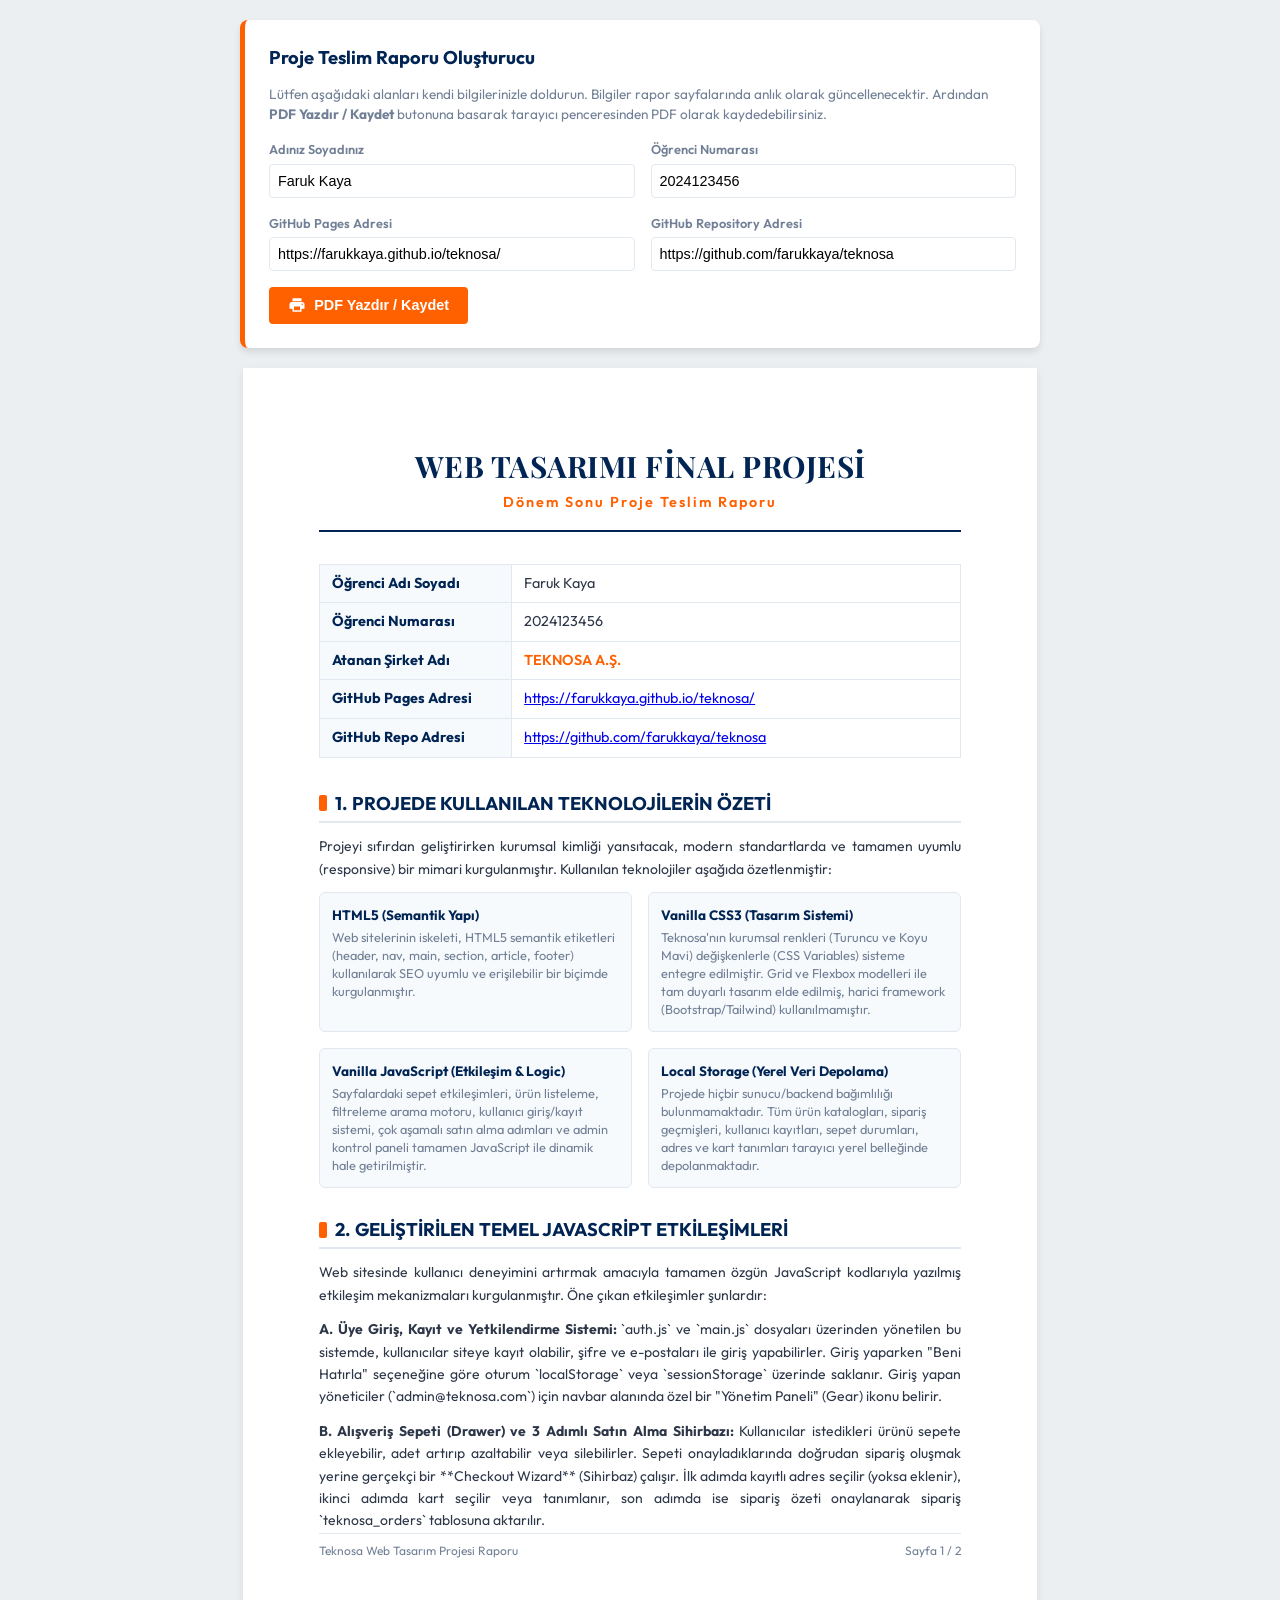
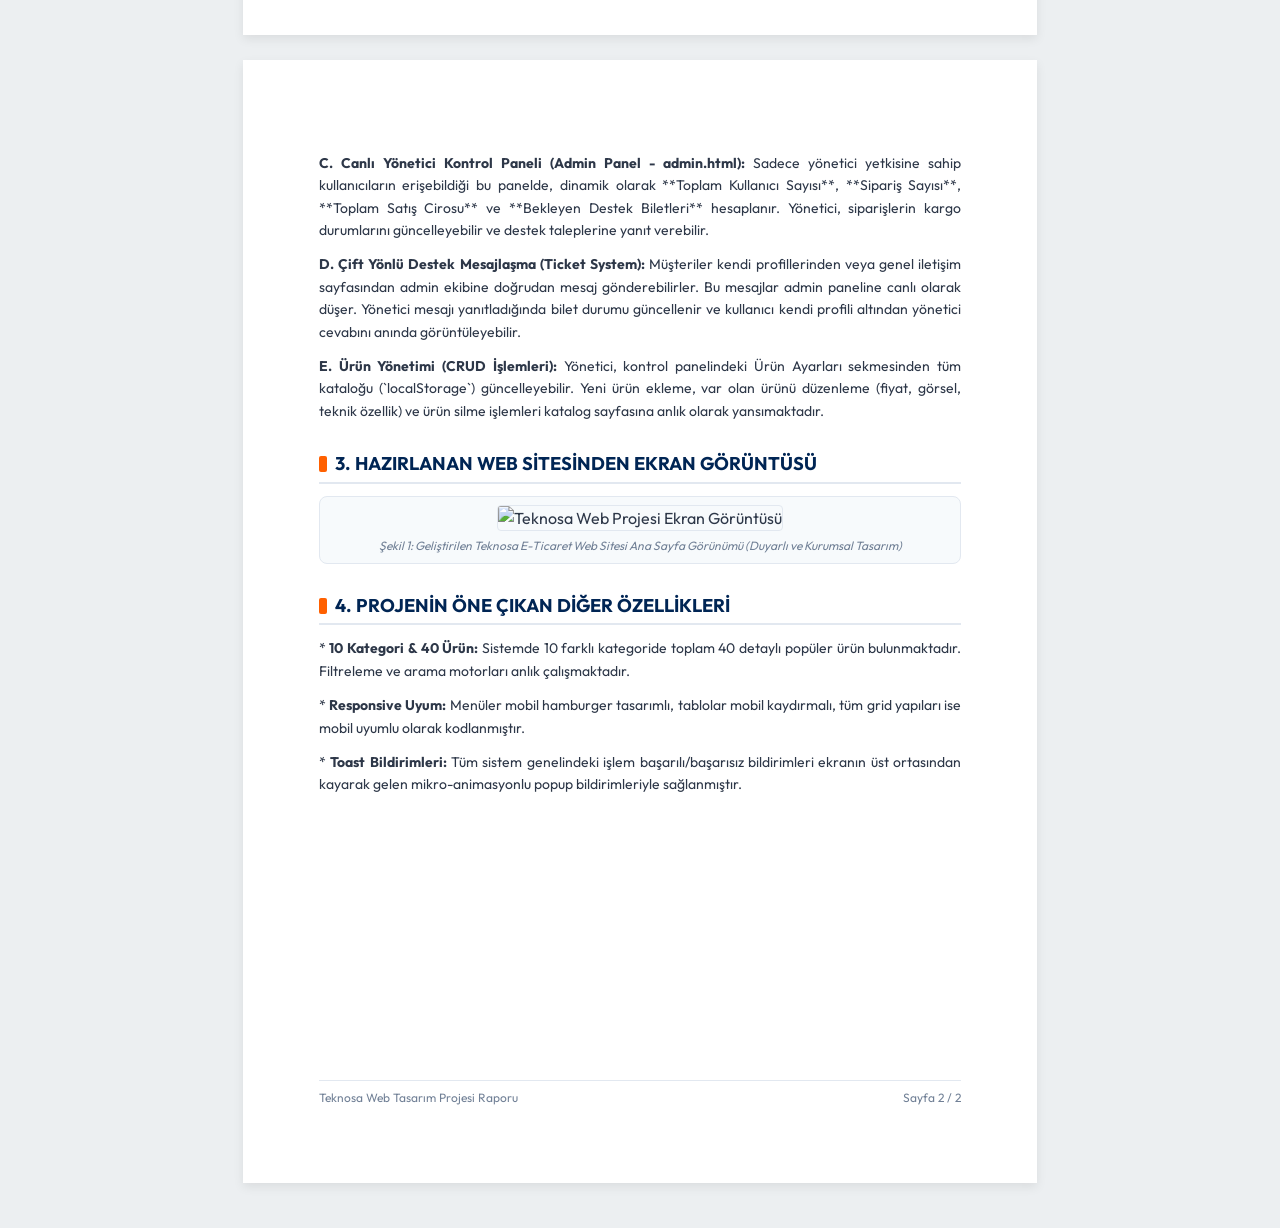
==== rapor.html @ 402f5b9f "initial commit: Teknosa Web Projesi ve Rapor" ====
<!DOCTYPE html>
<html lang="tr">

<head>
    <meta charset="UTF-8">
    <meta name="viewport" content="width=device-width, initial-scale=1.0">
    <title>Proje Raporu | Teknosa Web Tasarım Projesi</title>
    <link href="https://fonts.googleapis.com/css2?family=Outfit:wght@300;400;500;600;700&family=Playfair+Display:wght@700&display=swap" rel="stylesheet">
    <style>
        :root {
            --primary: #FF6000;
            --secondary: #002554;
            --text-main: #2D3748;
            --text-muted: #718096;
            --border-color: #E2E8F0;
            --bg-light: #F7FAFC;
        }

        * {
            box-sizing: border-box;
            margin: 0;
            padding: 0;
        }

        body {
            font-family: 'Outfit', sans-serif;
            color: var(--text-main);
            background-color: #ECEFF1;
            line-height: 1.5;
            padding: 20px;
        }

        /* Editor Bar (Hides on print) */
        .editor-panel {
            max-width: 800px;
            margin: 0 auto 20px auto;
            background-color: #ffffff;
            border-radius: 8px;
            padding: 1.5rem;
            box-shadow: 0 4px 6px rgba(0, 0, 0, 0.1);
            border-left: 5px solid var(--primary);
        }

        .editor-panel h2 {
            font-size: 1.15rem;
            color: var(--secondary);
            margin-bottom: 0.75rem;
            font-weight: 700;
        }

        .editor-grid {
            display: grid;
            grid-template-columns: 1fr 1fr;
            gap: 1rem;
            margin-bottom: 1rem;
        }

        .editor-group {
            display: flex;
            flex-direction: column;
            gap: 0.25rem;
        }

        .editor-group label {
            font-size: 0.8rem;
            font-weight: 600;
            color: var(--text-muted);
        }

        .editor-group input {
            padding: 0.5rem;
            border: 1px solid var(--border-color);
            border-radius: 4px;
            font-size: 0.9rem;
            outline: none;
            transition: border-color 0.2s;
        }

        .editor-group input:focus {
            border-color: var(--primary);
        }

        .print-btn {
            background-color: var(--primary);
            color: white;
            border: none;
            padding: 0.6rem 1.2rem;
            font-size: 0.9rem;
            font-weight: 700;
            border-radius: 4px;
            cursor: pointer;
            display: inline-flex;
            align-items: center;
            gap: 0.5rem;
            transition: opacity 0.2s;
        }

        .print-btn:hover {
            opacity: 0.9;
        }

        /* Printable Document Sheet */
        .document-page {
            width: 210mm;
            min-height: 297mm;
            padding: 20mm;
            margin: 0 auto;
            background-color: #ffffff;
            box-shadow: 0 4px 10px rgba(0, 0, 0, 0.08);
            position: relative;
            box-sizing: border-box;
        }

        .document-page:not(:last-child) {
            margin-bottom: 25px;
        }

        .header-title-box {
            text-align: center;
            margin-bottom: 2rem;
            border-bottom: 2px solid var(--secondary);
            padding-bottom: 1rem;
        }

        .header-title-box h1 {
            font-family: 'Playfair Display', serif;
            font-size: 1.85rem;
            color: var(--secondary);
            text-transform: uppercase;
            letter-spacing: 0.5px;
        }

        .header-title-box p {
            font-size: 0.9rem;
            color: var(--primary);
            font-weight: 600;
            margin-top: 4px;
            letter-spacing: 2px;
        }

        /* Metadata Table */
        .info-table {
            width: 100%;
            border-collapse: collapse;
            margin-bottom: 2rem;
        }

        .info-table td {
            padding: 8px 12px;
            border: 1px solid var(--border-color);
            font-size: 0.9rem;
        }

        .info-table td.label {
            font-weight: 700;
            background-color: var(--bg-light);
            color: var(--secondary);
            width: 30%;
        }

        .info-table td.value {
            color: var(--text-main);
        }

        /* Sections */
        .doc-section {
            margin-bottom: 1.75rem;
        }

        .doc-section h2 {
            font-size: 1.15rem;
            color: var(--secondary);
            border-bottom: 2px solid var(--border-color);
            padding-bottom: 4px;
            margin-bottom: 0.75rem;
            font-weight: 700;
            text-transform: uppercase;
            display: flex;
            align-items: center;
            gap: 0.5rem;
        }

        .doc-section h2::before {
            content: '';
            display: inline-block;
            width: 8px;
            height: 16px;
            background-color: var(--primary);
            border-radius: 2px;
        }

        .doc-section p {
            font-size: 0.875rem;
            color: var(--text-main);
            margin-bottom: 0.75rem;
            text-align: justify;
            line-height: 1.6;
        }

        .tech-grid {
            display: grid;
            grid-template-columns: 1fr 1fr;
            gap: 1rem;
            margin-top: 0.5rem;
        }

        .tech-card {
            background-color: var(--bg-light);
            border: 1px solid var(--border-color);
            border-radius: 6px;
            padding: 0.75rem;
        }

        .tech-card strong {
            display: block;
            font-size: 0.85rem;
            color: var(--secondary);
            margin-bottom: 0.25rem;
        }

        .tech-card span {
            font-size: 0.8rem;
            color: var(--text-muted);
            line-height: 1.4;
            display: block;
        }

        /* Screenshot */
        .screenshot-box {
            border: 1px solid var(--border-color);
            border-radius: 8px;
            padding: 8px;
            background-color: var(--bg-light);
            text-align: center;
            margin-top: 0.5rem;
        }

        .screenshot-box img {
            width: 100%;
            height: auto;
            max-height: 290px;
            object-fit: cover;
            border-radius: 4px;
            border: 1px solid var(--border-color);
        }

        .screenshot-caption {
            font-size: 0.75rem;
            color: var(--text-muted);
            margin-top: 6px;
            font-style: italic;
        }

        .page-footer {
            position: absolute;
            bottom: 20mm;
            left: 20mm;
            right: 20mm;
            display: flex;
            justify-content: space-between;
            align-items: center;
            border-top: 1px solid var(--border-color);
            padding-top: 0.5rem;
            font-size: 0.75rem;
            color: var(--text-muted);
        }

        /* Print Specifics */
        @media print {
            body {
                background-color: #ffffff;
                padding: 0;
            }

            .editor-panel {
                display: none;
            }

            .document-page {
                box-shadow: none;
                margin: 0;
                width: 210mm;
                height: 297mm;
                page-break-after: always;
                page-break-inside: avoid;
            }

            /* Enable print backgrounds */
            * {
                -webkit-print-color-adjust: exact !important;
                print-color-adjust: exact !important;
            }
        }
    </style>
</head>

<body>

    <!-- 1. EDITOR PANEL (Hides when printing) -->
    <div class="editor-panel">
        <h2>Proje Teslim Raporu Oluşturucu</h2>
        <p style="font-size: 0.85rem; color: var(--text-muted); margin-bottom: 1rem;">Lütfen aşağıdaki alanları kendi bilgilerinizle doldurun. Bilgiler rapor sayfalarında anlık olarak güncellenecektir. Ardından <strong>PDF Yazdır / Kaydet</strong> butonuna basarak tarayıcı penceresinden PDF olarak kaydedebilirsiniz.</p>
        
        <div class="editor-grid">
            <div class="editor-group">
                <label for="input-name">Adınız Soyadınız</label>
                <input type="text" id="input-name" placeholder="Örn: Faruk Kaya" value="Faruk Kaya">
            </div>
            <div class="editor-group">
                <label for="input-id">Öğrenci Numarası</label>
                <input type="text" id="input-id" placeholder="Örn: 2024123456" value="2024123456">
            </div>
            <div class="editor-group">
                <label for="input-pages">GitHub Pages Adresi</label>
                <input type="text" id="input-pages" placeholder="Örn: https://kullanici.github.io/teknosa/" value="https://farukkaya.github.io/teknosa/">
            </div>
            <div class="editor-group">
                <label for="input-repo">GitHub Repository Adresi</label>
                <input type="text" id="input-repo" placeholder="Örn: https://github.com/kullanici/teknosa" value="https://github.com/farukkaya/teknosa">
            </div>
        </div>

        <button class="print-btn" onclick="window.print()">
            <svg viewBox="0 0 24 24" style="width:18px;height:18px;fill:currentColor;"><path d="M19 8H5c-1.66 0-3 1.34-3 3v6h4v4h12v-4h4v-6c0-1.66-1.34-3-3-3zm-3 11H8v-5h8v5zm3-7c-.55 0-1-.45-1-1s.45-1 1-1 1 .45 1 1-.45 1-1 1zm-1-9H6v4h12V3z"/></svg>
            PDF Yazdır / Kaydet
        </button>
    </div>

    <!-- ==========================================
         PAGE 1 OF THE REPORT
         ========================================== -->
    <div class="document-page">
        <div class="header-title-box">
            <h1>Web Tasarımı Final Projesi</h1>
            <p>Dönem Sonu Proje Teslim Raporu</p>
        </div>

        <table class="info-table">
            <tr>
                <td class="label">Öğrenci Adı Soyadı</td>
                <td class="value" id="val-name">Faruk Kaya</td>
            </tr>
            <tr>
                <td class="label">Öğrenci Numarası</td>
                <td class="value" id="val-id">2024123456</td>
            </tr>
            <tr>
                <td class="label">Atanan Şirket Adı</td>
                <td class="value" style="font-weight: 600; color: var(--primary);">TEKNOSA A.Ş.</td>
            </tr>
            <tr>
                <td class="label">GitHub Pages Adresi</td>
                <td class="value" id="val-pages">https://farukkaya.github.io/teknosa/</td>
            </tr>
            <tr>
                <td class="label">GitHub Repo Adresi</td>
                <td class="value" id="val-repo">https://github.com/farukkaya/teknosa</td>
            </tr>
        </table>

        <div class="doc-section">
            <h2>1. Projede Kullanılan Teknolojilerin Özeti</h2>
            <p>Projeyi sıfırdan geliştirirken kurumsal kimliği yansıtacak, modern standartlarda ve tamamen uyumlu (responsive) bir mimari kurgulanmıştır. Kullanılan teknolojiler aşağıda özetlenmiştir:</p>
            
            <div class="tech-grid">
                <div class="tech-card">
                    <strong>HTML5 (Semantik Yapı)</strong>
                    <span>Web sitelerinin iskeleti, HTML5 semantik etiketleri (header, nav, main, section, article, footer) kullanılarak SEO uyumlu ve erişilebilir bir biçimde kurgulanmıştır.</span>
                </div>
                <div class="tech-card">
                    <strong>Vanilla CSS3 (Tasarım Sistemi)</strong>
                    <span>Teknosa'nın kurumsal renkleri (Turuncu ve Koyu Mavi) değişkenlerle (CSS Variables) sisteme entegre edilmiştir. Grid ve Flexbox modelleri ile tam duyarlı tasarım elde edilmiş, harici framework (Bootstrap/Tailwind) kullanılmamıştır.</span>
                </div>
                <div class="tech-card">
                    <strong>Vanilla JavaScript (Etkileşim & Logic)</strong>
                    <span>Sayfalardaki sepet etkileşimleri, ürün listeleme, filtreleme arama motoru, kullanıcı giriş/kayıt sistemi, çok aşamalı satın alma adımları ve admin kontrol paneli tamamen JavaScript ile dinamik hale getirilmiştir.</span>
                </div>
                <div class="tech-card">
                    <strong>Local Storage (Yerel Veri Depolama)</strong>
                    <span>Projede hiçbir sunucu/backend bağımlılığı bulunmamaktadır. Tüm ürün katalogları, sipariş geçmişleri, kullanıcı kayıtları, sepet durumları, adres ve kart tanımları tarayıcı yerel belleğinde depolanmaktadır.</span>
                </div>
            </div>
        </div>

        <div class="doc-section">
            <h2>2. Geliştirilen Temel JavaScript Etkileşimleri</h2>
            <p>Web sitesinde kullanıcı deneyimini artırmak amacıyla tamamen özgün JavaScript kodlarıyla yazılmış etkileşim mekanizmaları kurgulanmıştır. Öne çıkan etkileşimler şunlardır:</p>
            <p><strong>A. Üye Giriş, Kayıt ve Yetkilendirme Sistemi:</strong> `auth.js` ve `main.js` dosyaları üzerinden yönetilen bu sistemde, kullanıcılar siteye kayıt olabilir, şifre ve e-postaları ile giriş yapabilirler. Giriş yaparken "Beni Hatırla" seçeneğine göre oturum `localStorage` veya `sessionStorage` üzerinde saklanır. Giriş yapan yöneticiler (`admin@teknosa.com`) için navbar alanında özel bir "Yönetim Paneli" (Gear) ikonu belirir.</p>
            <p><strong>B. Alışveriş Sepeti (Drawer) ve 3 Adımlı Satın Alma Sihirbazı:</strong> Kullanıcılar istedikleri ürünü sepete ekleyebilir, adet artırıp azaltabilir veya silebilirler. Sepeti onayladıklarında doğrudan sipariş oluşmak yerine gerçekçi bir **Checkout Wizard** (Sihirbaz) çalışır. İlk adımda kayıtlı adres seçilir (yoksa eklenir), ikinci adımda kart seçilir veya tanımlanır, son adımda ise sipariş özeti onaylanarak sipariş `teknosa_orders` tablosuna aktarılır.</p>
        </div>

        <div class="page-footer">
            <span>Teknosa Web Tasarım Projesi Raporu</span>
            <span>Sayfa 1 / 2</span>
        </div>
    </div>

    <!-- ==========================================
         PAGE 2 OF THE REPORT
         ========================================== -->
    <div class="document-page">
        <div class="doc-section" style="margin-top: 1rem;">
            <p><strong>C. Canlı Yönetici Kontrol Paneli (Admin Panel - admin.html):</strong> Sadece yönetici yetkisine sahip kullanıcıların erişebildiği bu panelde, dinamik olarak **Toplam Kullanıcı Sayısı**, **Sipariş Sayısı**, **Toplam Satış Cirosu** ve **Bekleyen Destek Biletleri** hesaplanır. Yönetici, siparişlerin kargo durumlarını güncelleyebilir ve destek taleplerine yanıt verebilir.</p>
            <p><strong>D. Çift Yönlü Destek Mesajlaşma (Ticket System):</strong> Müşteriler kendi profillerinden veya genel iletişim sayfasından admin ekibine doğrudan mesaj gönderebilirler. Bu mesajlar admin paneline canlı olarak düşer. Yönetici mesajı yanıtladığında bilet durumu güncellenir ve kullanıcı kendi profili altından yönetici cevabını anında görüntüleyebilir.</p>
            <p><strong>E. Ürün Yönetimi (CRUD İşlemleri):</strong> Yönetici, kontrol panelindeki Ürün Ayarları sekmesinden tüm kataloğu (`localStorage`) güncelleyebilir. Yeni ürün ekleme, var olan ürünü düzenleme (fiyat, görsel, teknik özellik) ve ürün silme işlemleri katalog sayfasına anlık olarak yansımaktadır.</p>
        </div>

        <div class="doc-section">
            <h2>3. Hazırlanan Web Sitesinden Ekran Görüntüsü</h2>
            <div class="screenshot-box">
                <img src="Screenshot 2026-06-13 175503.png" alt="Teknosa Web Projesi Ekran Görüntüsü">
                <div class="screenshot-caption">Şekil 1: Geliştirilen Teknosa E-Ticaret Web Sitesi Ana Sayfa Görünümü (Duyarlı ve Kurumsal Tasarım)</div>
            </div>
        </div>

        <div class="doc-section" style="margin-top: 1.5rem;">
            <h2>4. Projenin Öne Çıkan Diğer Özellikleri</h2>
            <p>* <strong>10 Kategori & 40 Ürün:</strong> Sistemde 10 farklı kategoride toplam 40 detaylı popüler ürün bulunmaktadır. Filtreleme ve arama motorları anlık çalışmaktadır.</p>
            <p>* <strong>Responsive Uyum:</strong> Menüler mobil hamburger tasarımlı, tablolar mobil kaydırmalı, tüm grid yapıları ise mobil uyumlu olarak kodlanmıştır.</p>
            <p>* <strong>Toast Bildirimleri:</strong> Tüm sistem genelindeki işlem başarılı/başarısız bildirimleri ekranın üst ortasından kayarak gelen mikro-animasyonlu popup bildirimleriyle sağlanmıştır.</p>
        </div>

        <div class="page-footer">
            <span>Teknosa Web Tasarım Projesi Raporu</span>
            <span>Sayfa 2 / 2</span>
        </div>
    </div>

    <!-- Real-time Input Synchronization Logic -->
    <script>
        const inputName = document.getElementById('input-name');
        const inputId = document.getElementById('input-id');
        const inputPages = document.getElementById('input-pages');
        const inputRepo = document.getElementById('input-repo');

        const valName = document.getElementById('val-name');
        const valId = document.getElementById('val-id');
        const valPages = document.getElementById('val-pages');
        const valRepo = document.getElementById('val-repo');

        const syncFields = () => {
            valName.textContent = inputName.value || '—';
            valId.textContent = inputId.value || '—';
            
            // Format link text for pages
            if (inputPages.value) {
                valPages.innerHTML = `<a href="${inputPages.value}" target="_blank">${inputPages.value}</a>`;
            } else {
                valPages.textContent = '—';
            }

            // Format link text for repo
            if (inputRepo.value) {
                valRepo.innerHTML = `<a href="${inputRepo.value}" target="_blank">${inputRepo.value}</a>`;
            } else {
                valRepo.textContent = '—';
            }
        };

        // Bind events
        inputName.addEventListener('input', syncFields);
        inputId.addEventListener('input', syncFields);
        inputPages.addEventListener('input', syncFields);
        inputRepo.addEventListener('input', syncFields);

        // Initial sync
        syncFields();
    </script>
</body>

</html>
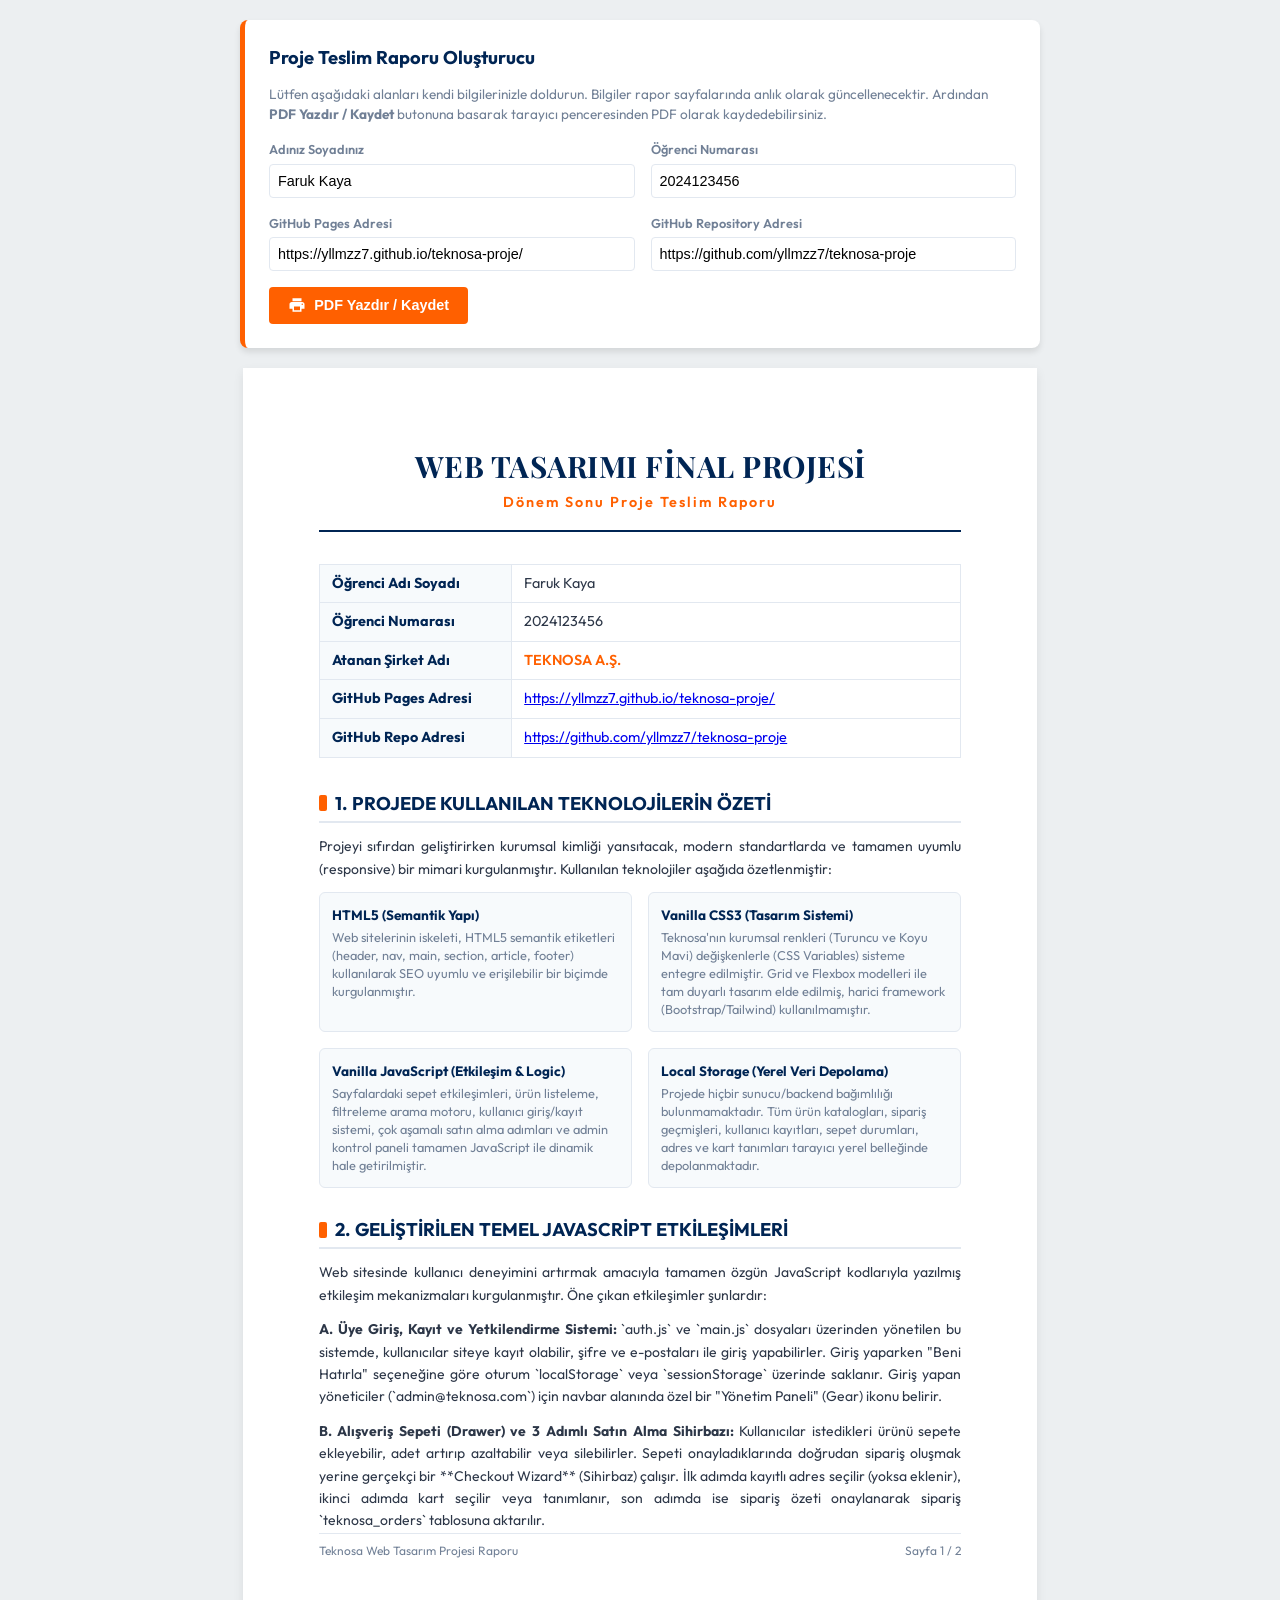
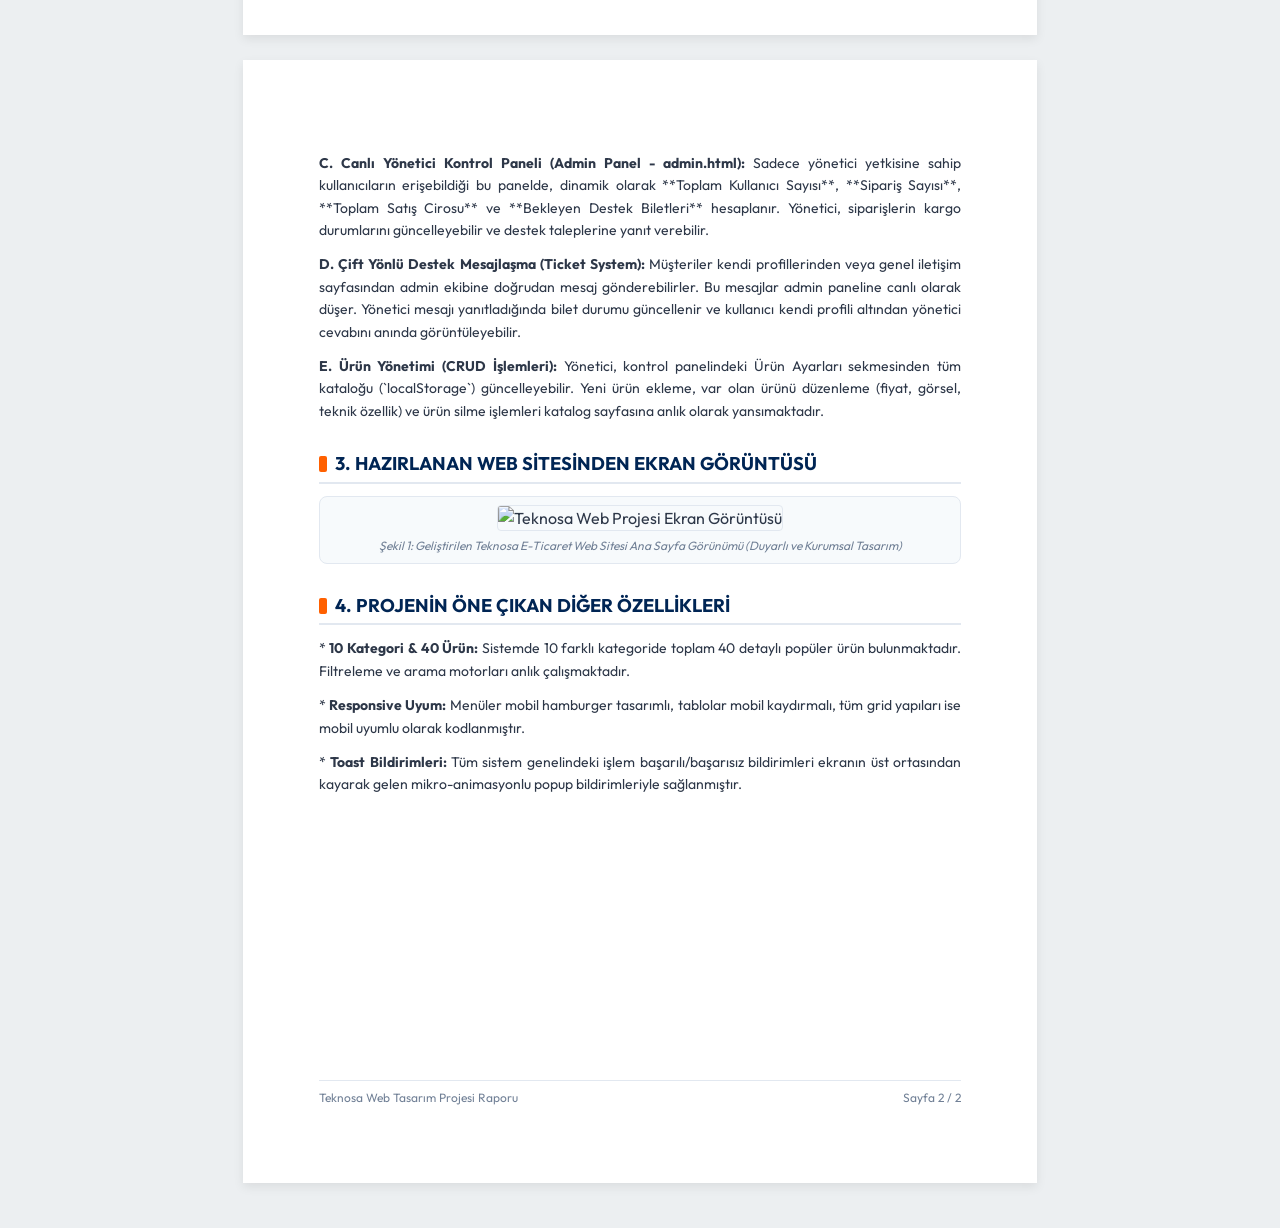
==== commit 06c8cf91: "add github repository links to header and footer dynamically" ====
--- a/rapor.html
+++ b/rapor.html
@@ -312,11 +312,11 @@
             </div>
             <div class="editor-group">
                 <label for="input-pages">GitHub Pages Adresi</label>
-                <input type="text" id="input-pages" placeholder="Örn: https://kullanici.github.io/teknosa/" value="https://farukkaya.github.io/teknosa/">
+                <input type="text" id="input-pages" placeholder="Örn: https://kullanici.github.io/teknosa/" value="https://yllmzz7.github.io/teknosa-proje/">
             </div>
             <div class="editor-group">
                 <label for="input-repo">GitHub Repository Adresi</label>
-                <input type="text" id="input-repo" placeholder="Örn: https://github.com/kullanici/teknosa" value="https://github.com/farukkaya/teknosa">
+                <input type="text" id="input-repo" placeholder="Örn: https://github.com/kullanici/teknosa" value="https://github.com/yllmzz7/teknosa-proje">
             </div>
         </div>
 
@@ -350,11 +350,11 @@
             </tr>
             <tr>
                 <td class="label">GitHub Pages Adresi</td>
-                <td class="value" id="val-pages">https://farukkaya.github.io/teknosa/</td>
+                <td class="value" id="val-pages">https://yllmzz7.github.io/teknosa-proje/</td>
             </tr>
             <tr>
                 <td class="label">GitHub Repo Adresi</td>
-                <td class="value" id="val-repo">https://github.com/farukkaya/teknosa</td>
+                <td class="value" id="val-repo">https://github.com/yllmzz7/teknosa-proje</td>
             </tr>
         </table>
 
